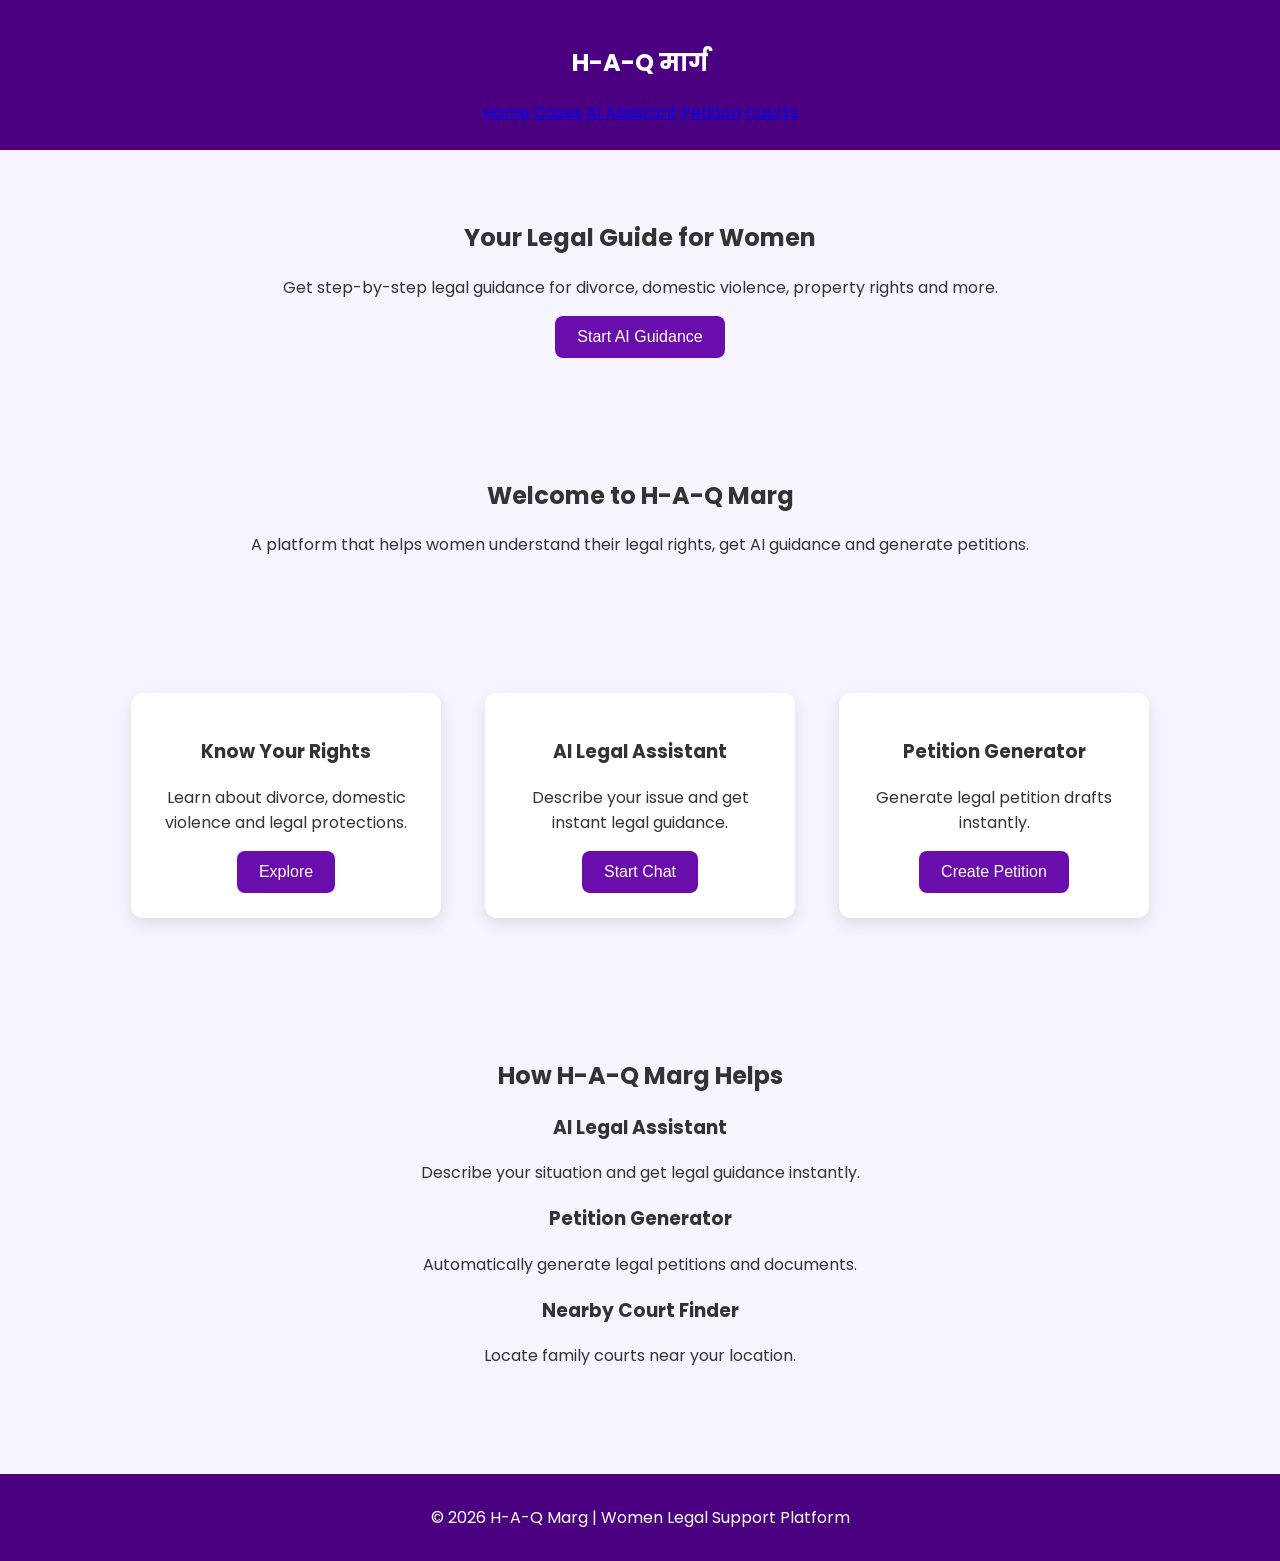
==== Frontend/index.html @ 0adf7d70 "Initial commit" ====
<!DOCTYPE html>

<html>

<head>

<title>H-A-Q Marg</title>

<link rel="stylesheet" href="style/style.css">

<link href="https://fonts.googleapis.com/css2?family=Poppins:wght@300;500;700&display=swap" rel="stylesheet">

</head>

<body>

<header>

<div class="navbar">

<h2 class="logo">H-A-Q मार्ग</h2>

<div class="nav-links">
<a href="index.html">Home</a>
<a href="cases.html">Cases</a>
<a href="chatbot.html">AI Assistant</a>
<a href="petition.html">Petition</a>
<a href="court.html">Courts</a>
</div>

</div>

</header>

<!-- HERO SECTION -->

<section class="hero">

<h1>Your Legal Guide for Women</h1>

<p>
Get step-by-step legal guidance for divorce, domestic violence,
property rights and more.
</p>

<button onclick="location.href='chatbot.html'">
Start AI Guidance
</button>

</section>

<!-- WELCOME SECTION -->

<section>

<h2>Welcome to H-A-Q Marg</h2>

<p>
A platform that helps women understand their legal rights,
get AI guidance and generate petitions.
</p>

</section>

<!-- FEATURE CARDS -->

<section class="features">

<div class="feature-container">

<div class="case-card">
<h3>Know Your Rights</h3>
<p>Learn about divorce, domestic violence and legal protections.</p>
<a href="cases.html"><button>Explore</button></a>
</div>

<div class="case-card">
<h3>AI Legal Assistant</h3>
<p>Describe your issue and get instant legal guidance.</p>
<a href="chatbot.html"><button>Start Chat</button></a>
</div>

<div class="case-card">
<h3>Petition Generator</h3>
<p>Generate legal petition drafts instantly.</p>
<a href="petition.html"><button>Create Petition</button></a>
</div>

</div>

</section>

<!-- EXTRA FEATURE SECTION -->

<section class="features">

<h2>How H-A-Q Marg Helps</h2>

<div class="feature-container">

<div class="feature-card">

<h3>AI Legal Assistant</h3>

<p>
Describe your situation and get legal guidance instantly.
</p>

</div>

<div class="feature-card">

<h3>Petition Generator</h3>

<p>
Automatically generate legal petitions and documents.
</p>

</div>

<div class="feature-card">

<h3>Nearby Court Finder</h3>

<p>
Locate family courts near your location.
</p>

</div>

</div>

</section>

<!-- FOOTER -->

<footer>

<p>© 2026 H-A-Q Marg | Women Legal Support Platform</p>

</footer>

</body>

</html>
---- Frontend/style/style.css ----
/* GENERAL PAGE STYLE */

body{
font-family:'Poppins', sans-serif;
margin:0;
background:#f6f4ff;
color:#333;
}

/* HEADER */

header{
background:#4b0082;
color:white;
padding:25px;
text-align:center;
}

/* NAVIGATION BAR */

nav{
display:flex;
justify-content:center;
gap:20px;
background:white;
padding:15px;
box-shadow:0 2px 10px rgba(0,0,0,0.1);
}

/* NAVIGATION BUTTONS */

nav a{
text-decoration:none;
background:#6a0dad;
color:white;
padding:10px 22px;
border-radius:8px;
font-weight:600;
transition:0.3s;
}

nav a:hover{
background:#4b0082;
transform:scale(1.05);
}

/* SECTIONS */

section{
padding:50px;
text-align:center;
}

/* FEATURE CARDS */

.case-card{
background:white;
padding:25px;
margin:20px;
border-radius:12px;
box-shadow:0 6px 15px rgba(0,0,0,0.1);
width:260px;
display:inline-block;
transition:0.3s;
}

.case-card:hover{
transform:translateY(-5px);
}

/* BUTTONS */

button{
background:#6a0dad;
color:white;
border:none;
padding:12px 22px;
border-radius:8px;
cursor:pointer;
font-size:16px;
transition:0.3s;
}

button:hover{
background:#4b0082;
}

/* INPUT FIELDS */

input, select{
padding:10px;
margin:10px;
border-radius:6px;
border:1px solid #ccc;
width:230px;
}

/* CHATBOX */

#chatBox{
background:white;
padding:20px;
border-radius:10px;
width:420px;
margin:auto;
box-shadow:0 5px 15px rgba(0,0,0,0.1);
min-height:160px;
}

footer{
background:#4b0082;
color:white;
text-align:center;
padding:15px;
margin-top:40px;
}
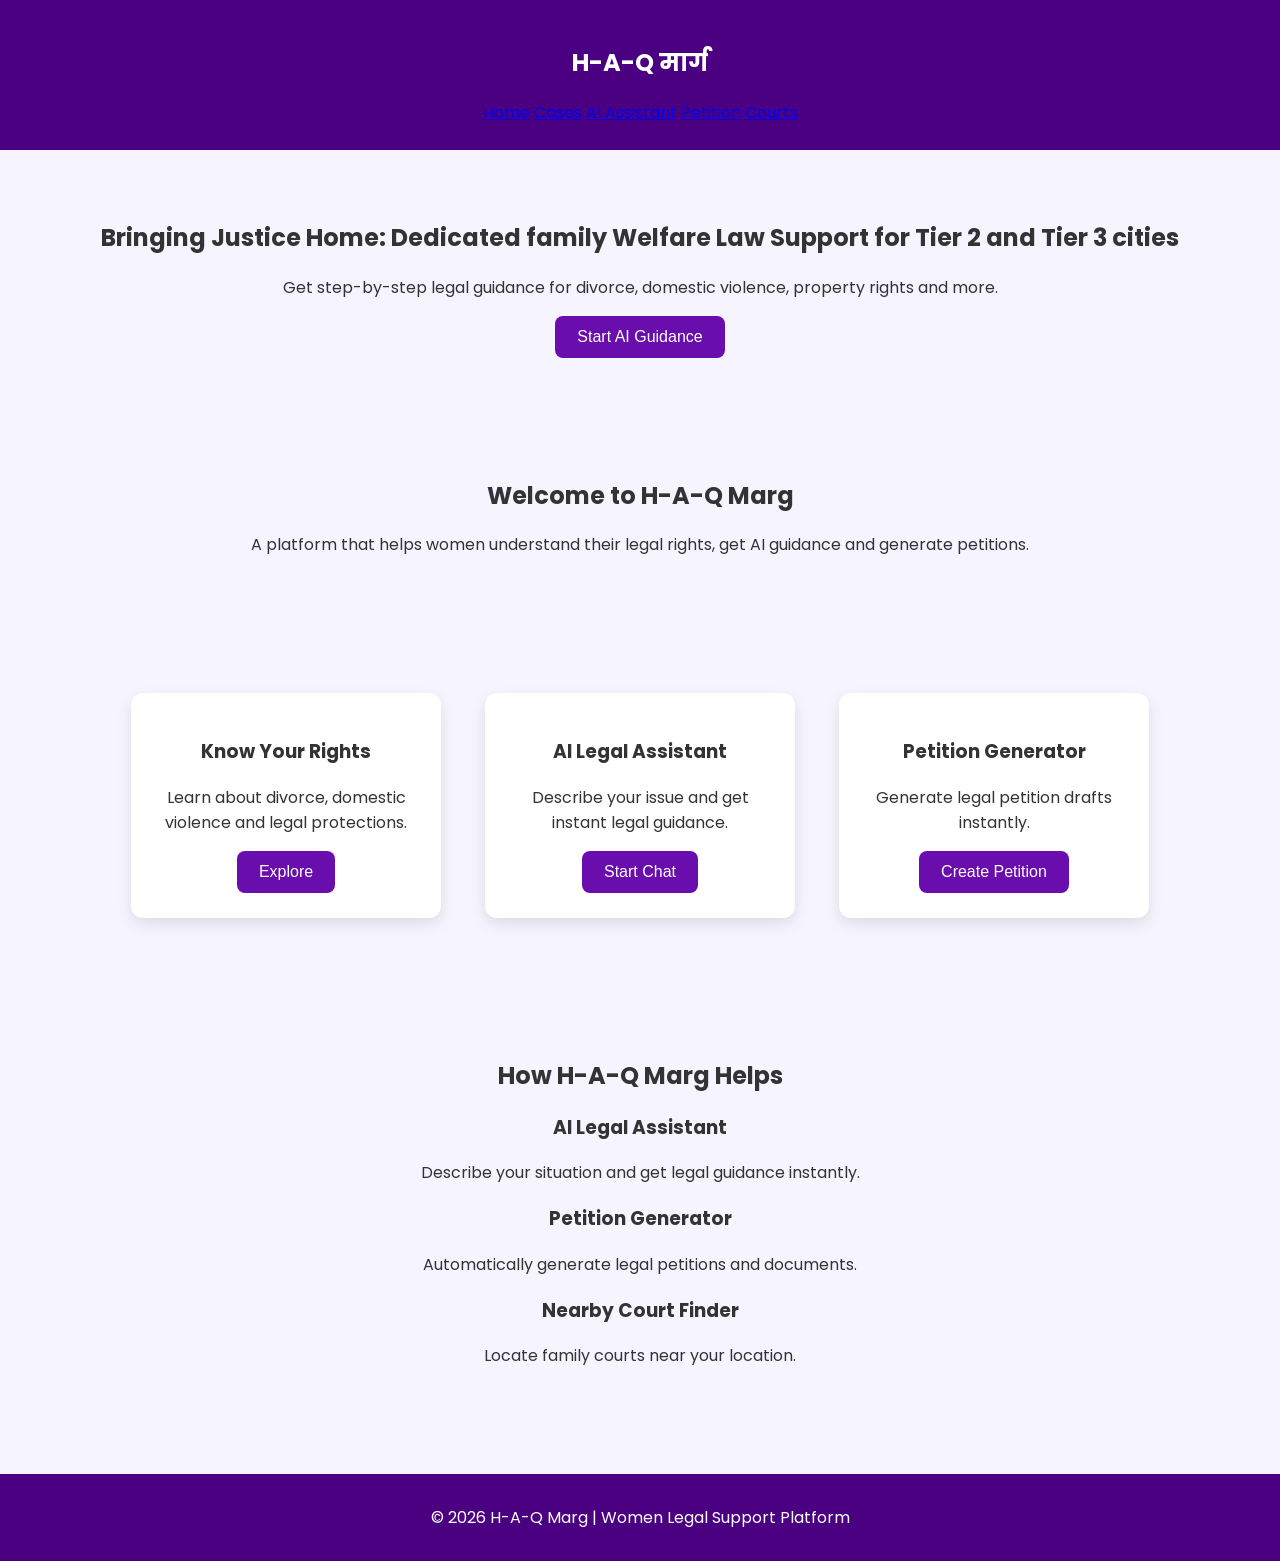
==== commit df750117: "Updated homepage content for Bringing Justice Home: Dedicated family Welfare Law Support for Tier 2 " ====
--- a/Frontend/index.html
+++ b/Frontend/index.html
@@ -36,7 +36,7 @@
 
 <section class="hero">
 
-<h1>Your Legal Guide for Women</h1>
+<h1>Bringing Justice Home: Dedicated family Welfare Law Support for Tier 2 and Tier 3 cities</h1>
 
 <p>
 Get step-by-step legal guidance for divorce, domestic violence,
